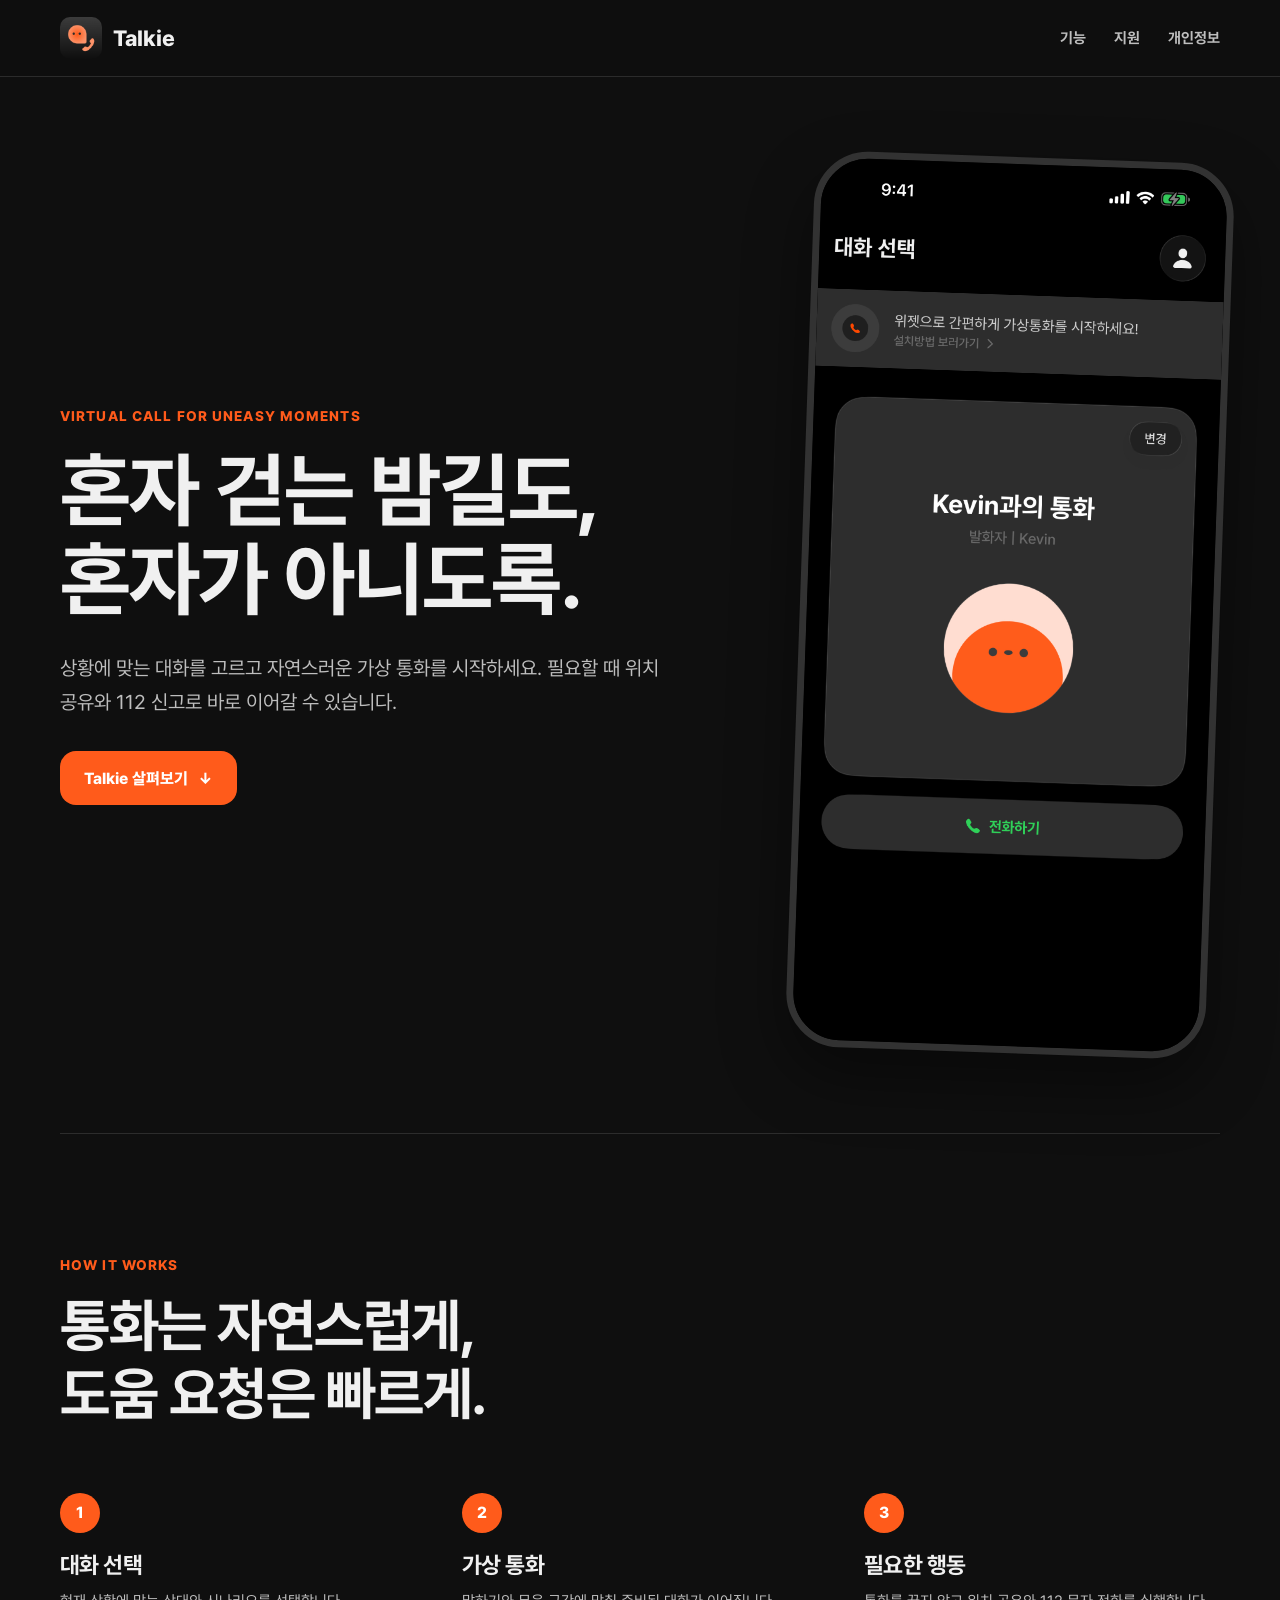
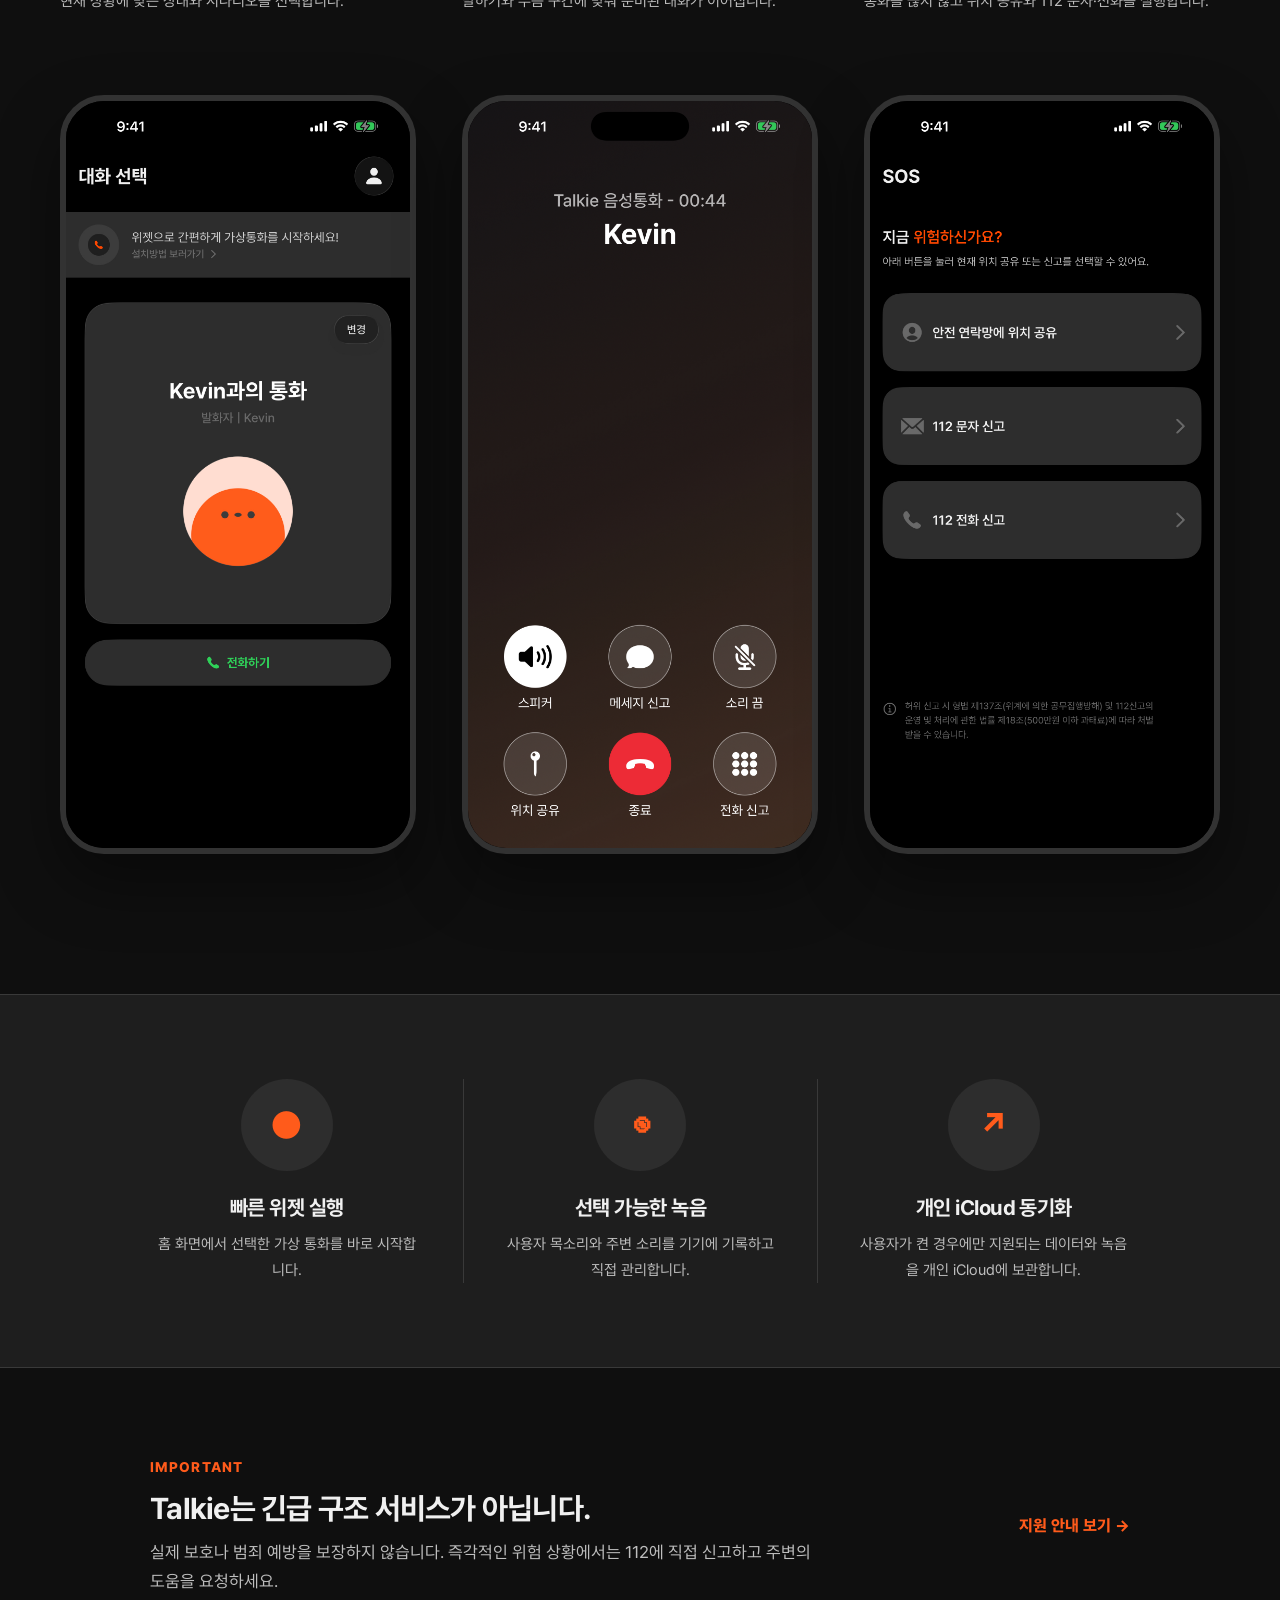
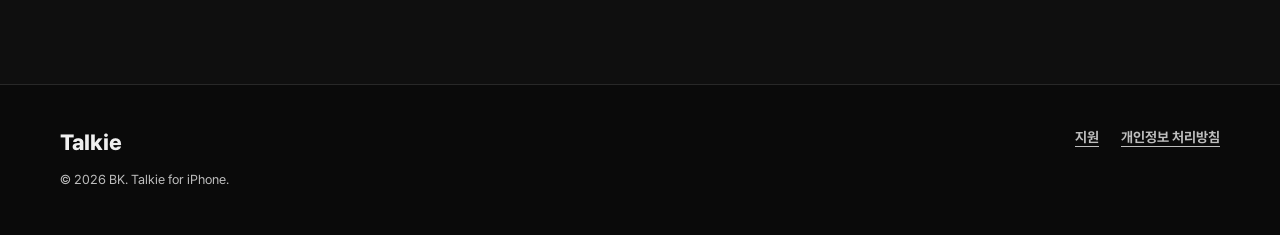
==== site/index.html @ b1af8e3c "chore: prepare Talkie App Store release" ====
<!doctype html>
<html lang="ko">
<head>
  <meta charset="utf-8">
  <meta name="viewport" content="width=device-width, initial-scale=1">
  <meta name="theme-color" content="#0f0f0f">
  <title>Talkie</title>
  <meta name="description" content="혼자 걷는 길이 불안할 때 자연스러운 가상 통화와 빠른 안전 행동을 제공하는 iPhone 앱 Talkie.">
  <link rel="icon" href="assets/app-icon.png">
  <link rel="stylesheet" href="styles.css">
</head>
<body>
  <header class="site-header">
    <div class="header-inner">
      <a class="brand" href="./" aria-label="Talkie 홈"><img src="assets/app-icon.png" alt="" width="42" height="42"><span>Talkie</span></a>
      <nav aria-label="주요 메뉴"><a href="#experience">기능</a><a href="support/">지원</a><a href="privacy/">개인정보</a></nav>
    </div>
  </header>

  <main>
    <section class="hero" aria-labelledby="hero-title">
      <div class="hero-copy">
        <p class="eyebrow">Virtual call for uneasy moments</p>
        <h1 id="hero-title">혼자 걷는 밤길도,<br>혼자가 아니도록.</h1>
        <p class="hero-description">상황에 맞는 대화를 고르고 자연스러운 가상 통화를 시작하세요. 필요할 때 위치 공유와 112 신고로 바로 이어갈 수 있습니다.</p>
        <a class="primary-button" href="#experience">Talkie 살펴보기 <span aria-hidden="true">↓</span></a>
      </div>
      <div class="hero-phone"><img src="assets/screenshot-phone-home.jpg" alt="Talkie 대화 선택 화면"></div>
    </section>

    <section class="experience" id="experience" aria-labelledby="experience-title">
      <div class="section-heading"><p class="eyebrow">HOW IT WORKS</p><h2 id="experience-title">통화는 자연스럽게,<br>도움 요청은 빠르게.</h2></div>
      <ol class="flow-grid">
        <li><div class="step-number">1</div><h3>대화 선택</h3><p>현재 상황에 맞는 상대와 시나리오를 선택합니다.</p><div class="phone-frame"><img src="assets/screenshot-phone-home.jpg" alt="가상 통화 시나리오 선택 화면"></div></li>
        <li><div class="step-number">2</div><h3>가상 통화</h3><p>말하기와 무음 구간에 맞춰 준비된 대화가 이어집니다.</p><div class="phone-frame"><img src="assets/screenshot-active-call.jpg" alt="Talkie 가상 통화 화면"></div></li>
        <li><div class="step-number">3</div><h3>필요한 행동</h3><p>통화를 끊지 않고 위치 공유와 112 문자·전화를 실행합니다.</p><div class="phone-frame"><img src="assets/screenshot-sos.jpg" alt="Talkie 위치 공유와 112 신고 화면"></div></li>
      </ol>
    </section>

    <section class="feature-band" aria-label="Talkie 주요 기능">
      <div class="feature-grid">
        <article><span class="feature-icon" aria-hidden="true">●</span><h2>빠른 위젯 실행</h2><p>홈 화면에서 선택한 가상 통화를 바로 시작합니다.</p></article>
        <article><span class="feature-icon" aria-hidden="true">◉</span><h2>선택 가능한 녹음</h2><p>사용자 목소리와 주변 소리를 기기에 기록하고 직접 관리합니다.</p></article>
        <article><span class="feature-icon" aria-hidden="true">↗</span><h2>개인 iCloud 동기화</h2><p>사용자가 켠 경우에만 지원되는 데이터와 녹음을 개인 iCloud에 보관합니다.</p></article>
      </div>
    </section>

    <section class="safety-note" aria-labelledby="safety-title">
      <div><p class="eyebrow">IMPORTANT</p><h2 id="safety-title">Talkie는 긴급 구조 서비스가 아닙니다.</h2><p>실제 보호나 범죄 예방을 보장하지 않습니다. 즉각적인 위험 상황에서는 112에 직접 신고하고 주변의 도움을 요청하세요.</p></div>
      <a class="text-link" href="support/">지원 안내 보기 <span aria-hidden="true">→</span></a>
    </section>
  </main>

  <footer class="site-footer"><div class="footer-inner"><a class="brand" href="./">Talkie</a><div class="footer-links"><a href="support/">지원</a><a href="privacy/">개인정보 처리방침</a></div><p>© 2026 BK. Talkie for iPhone.</p></div></footer>
</body>
</html>
---- site/styles.css ----
@font-face { font-family: "Pretendard"; src: url("assets/Pretendard-Regular.otf") format("opentype"); font-weight: 400; font-style: normal; font-display: swap; }
@font-face { font-family: "Pretendard"; src: url("assets/Pretendard-SemiBold.otf") format("opentype"); font-weight: 600; font-style: normal; font-display: swap; }
@font-face { font-family: "Pretendard"; src: url("assets/Pretendard-Bold.otf") format("opentype"); font-weight: 700; font-style: normal; font-display: swap; }
@font-face { font-family: "Pretendard"; src: url("assets/Pretendard-ExtraBold.otf") format("opentype"); font-weight: 800 900; font-style: normal; font-display: swap; }

:root {
  color-scheme: dark;
  --paper: #0f0f0f;
  --surface: #1e1e1e;
  --surface-raised: #2d2d2d;
  --ink: #f0f0f0;
  --muted: #bebebe;
  --quiet: #696969;
  --line: rgba(255, 255, 255, .12);
  --orange: #ff5b1b;
  --orange-soft: #ffba9f;
  --orange-dark: #c73217;
  --danger: #ed2b35;
  --content: 1160px;
  font-family: "Pretendard", -apple-system, BlinkMacSystemFont, "Apple SD Gothic Neo", "Noto Sans KR", sans-serif;
  background: var(--paper);
  color: var(--ink);
}

* { box-sizing: border-box; }
html { scroll-behavior: smooth; }
body { margin: 0; min-width: 320px; background: var(--paper); }
img { display: block; max-width: 100%; }
a { color: inherit; text-decoration-thickness: 1px; text-underline-offset: 4px; }
p { margin: 0; color: var(--muted); font-size: 17px; line-height: 1.7; }
h1, h2, h3 { margin: 0; letter-spacing: -.025em; }

.site-header { position: relative; z-index: 10; border-bottom: 1px solid var(--line); background: rgba(15, 15, 15, .94); backdrop-filter: blur(18px); }
.header-inner { width: min(var(--content), calc(100% - 48px)); min-height: 76px; margin: 0 auto; display: flex; align-items: center; justify-content: space-between; gap: 30px; }
.brand { display: inline-flex; align-items: center; gap: 11px; font-size: 22px; font-weight: 800; text-decoration: none; }
.brand img { border-radius: 10px; }
nav { display: flex; gap: 28px; }
nav a { color: var(--muted); font-size: 15px; font-weight: 700; text-decoration: none; }
nav a:hover, nav a[aria-current="page"] { color: var(--orange); }

.hero { width: min(var(--content), calc(100% - 48px)); min-height: 760px; margin: 0 auto; display: grid; grid-template-columns: minmax(0, 1fr) minmax(350px, 480px); align-items: center; gap: 80px; padding: 80px 0; }
.hero-copy { max-width: 650px; }
.eyebrow { color: var(--orange); font-size: 14px; font-weight: 850; letter-spacing: .08em; text-transform: uppercase; }
.hero h1 { margin-top: 18px; font-size: clamp(50px, 6.4vw, 82px); line-height: 1.08; }
.hero-description { max-width: 620px; margin-top: 28px; font-size: 20px; }
.primary-button { display: inline-flex; min-height: 54px; align-items: center; justify-content: center; gap: 10px; margin-top: 32px; padding: 0 24px; border-radius: 16px; background: var(--orange); color: white; font-weight: 800; text-decoration: none; }
.primary-button:hover { background: var(--orange-dark); }
.primary-button:focus-visible, a:focus-visible, summary:focus-visible { outline: 2px solid var(--orange-soft); outline-offset: 4px; }
.hero-phone, .phone-frame { overflow: hidden; border: 7px solid #323232; border-radius: 54px; background: #000; box-shadow: 0 28px 65px rgba(0, 0, 0, .42); }
.hero-phone { width: min(420px, 100%); justify-self: end; transform: rotate(2deg); }

.experience { width: min(var(--content), calc(100% - 48px)); margin: 0 auto; padding: 120px 0 140px; border-top: 1px solid var(--line); }
.section-heading { max-width: 780px; margin-bottom: 64px; }
.section-heading h2 { margin-top: 14px; font-size: clamp(38px, 5vw, 58px); line-height: 1.18; }
.flow-grid { margin: 0; padding: 0; display: grid; grid-template-columns: repeat(3, minmax(0, 1fr)); gap: 46px; list-style: none; }
.step-number { display: grid; width: 40px; height: 40px; place-items: center; border-radius: 50%; background: var(--orange); color: white; font-weight: 850; }
.flow-grid h3 { margin-top: 18px; font-size: 23px; }
.flow-grid li > p { min-height: 86px; margin-top: 10px; font-size: 15px; }
.phone-frame { margin-top: 20px; border-width: 6px; border-radius: 44px; }

.feature-band { border-top: 1px solid var(--line); border-bottom: 1px solid var(--line); background: var(--surface); }
.feature-grid { width: min(1060px, calc(100% - 48px)); margin: 0 auto; display: grid; grid-template-columns: repeat(3, 1fr); padding: 84px 0; }
.feature-grid article { padding: 0 42px; text-align: center; }
.feature-grid article + article { border-left: 1px solid var(--line); }
.feature-icon { display: grid; width: 92px; height: 92px; margin: 0 auto 24px; place-items: center; border-radius: 50%; background: var(--surface-raised); color: var(--orange); font-size: 34px; font-weight: 850; }
.feature-grid h2 { font-size: 21px; }
.feature-grid p { margin-top: 12px; font-size: 15px; }

.safety-note { width: min(980px, calc(100% - 48px)); margin: 0 auto; padding: 88px 0; display: flex; align-items: center; justify-content: space-between; gap: 56px; }
.safety-note h2 { margin-top: 10px; font-size: 30px; }
.safety-note p:not(.eyebrow) { max-width: 670px; margin-top: 12px; }
.text-link { flex: 0 0 auto; color: var(--orange); font-weight: 800; text-decoration: none; }
.text-link:hover { text-decoration: underline; }

.site-footer { border-top: 1px solid var(--line); background: #0a0a0a; }
.footer-inner { width: min(var(--content), calc(100% - 48px)); min-height: 150px; margin: 0 auto; display: grid; grid-template-columns: 1fr auto; align-content: center; gap: 14px 36px; }
.footer-links { display: flex; gap: 22px; }
.footer-links a { color: var(--muted); font-size: 14px; font-weight: 700; }
.footer-inner > p { grid-column: 1 / -1; font-size: 13px; }
.site-footer.compact .footer-inner { min-height: 120px; grid-template-columns: auto 1fr auto; align-items: center; }
.site-footer.compact .footer-links { justify-content: center; }
.site-footer.compact p { grid-column: auto; }

.document-main, .legal-main { width: min(1080px, calc(100% - 48px)); margin: 0 auto; }
.document-hero { min-height: 430px; display: grid; grid-template-columns: 1fr 330px; align-items: center; gap: 50px; border-bottom: 1px solid var(--line); }
.document-hero h1, .legal-header h1 { margin-top: 12px; font-size: clamp(48px, 6vw, 68px); line-height: 1.08; }
.document-hero p:not(.eyebrow) { margin-top: 20px; font-size: 20px; }
.document-hero img { width: 270px; justify-self: end; }
.support-contact { display: flex; align-items: center; justify-content: space-between; gap: 48px; padding: 66px 0; border-bottom: 1px solid var(--line); }
.support-contact h2, .faq > h2 { font-size: 28px; }
.support-contact p { max-width: 660px; margin-top: 10px; }
.support-contact .primary-button { flex: 0 0 auto; margin-top: 0; }
.faq { padding: 72px 0 112px; }
.faq > h2 { margin-bottom: 26px; }
.faq details { border-top: 1px solid var(--line); }
.faq details:last-child { border-bottom: 1px solid var(--line); }
.faq summary { position: relative; padding: 24px 44px 24px 0; cursor: pointer; font-size: 18px; font-weight: 800; list-style: none; }
.faq summary::-webkit-details-marker { display: none; }
.faq summary::after { content: "+"; position: absolute; right: 6px; top: 20px; color: var(--orange); font-size: 26px; font-weight: 500; }
.faq details[open] summary::after { content: "−"; }
.faq details p { max-width: 820px; padding: 0 44px 26px 0; }

.legal-header { padding: 92px 0 60px; border-bottom: 1px solid var(--line); }
.legal-header > p:first-child { color: var(--orange); font-size: 14px; font-weight: 800; }
.legal-header .lede { max-width: 820px; margin-top: 26px; font-size: 20px; }
.legal-layout { display: grid; grid-template-columns: 220px minmax(0, 740px); gap: 80px; padding: 70px 0 120px; }
.legal-layout aside { position: sticky; top: 28px; align-self: start; display: flex; flex-direction: column; gap: 14px; }
.legal-layout aside a { color: var(--muted); font-size: 14px; font-weight: 700; text-decoration: none; }
.legal-layout aside a:hover { color: var(--orange); }
.legal-copy section { scroll-margin-top: 28px; }
.legal-copy section + section { margin-top: 52px; }
.legal-copy h2 { margin-bottom: 14px; font-size: 24px; }
.legal-copy a { color: var(--orange); }

@media (max-width: 860px) {
  .header-inner { width: min(100% - 34px, 680px); min-height: 68px; }
  nav { gap: 18px; }
  .hero { width: min(100% - 36px, 660px); min-height: auto; grid-template-columns: 1fr; gap: 58px; padding: 84px 0 100px; text-align: center; }
  .hero-copy { margin: 0 auto; }
  .hero-description { margin-left: auto; margin-right: auto; }
  .hero-phone { width: min(390px, 78vw); justify-self: center; transform: none; }
  .experience { width: min(100% - 36px, 560px); padding: 96px 0; }
  .section-heading { text-align: center; }
  .flow-grid { grid-template-columns: 1fr; gap: 80px; }
  .flow-grid li { max-width: 390px; margin: 0 auto; }
  .flow-grid li > p { min-height: 0; }
  .feature-grid { width: min(100% - 36px, 560px); grid-template-columns: 1fr; padding: 28px 0; }
  .feature-grid article { padding: 46px 0; }
  .feature-grid article + article { border-top: 1px solid var(--line); border-left: 0; }
  .safety-note { width: min(100% - 36px, 620px); align-items: flex-start; flex-direction: column; padding: 68px 0; }
  .document-main, .legal-main { width: min(100% - 36px, 640px); }
  .document-hero { min-height: 430px; grid-template-columns: 1fr 190px; gap: 20px; }
  .document-hero img { width: 190px; }
  .support-contact { align-items: flex-start; flex-direction: column; }
  .legal-layout { grid-template-columns: 1fr; gap: 40px; }
  .legal-layout aside { position: static; display: grid; grid-template-columns: repeat(2, minmax(0, 1fr)); padding-bottom: 30px; border-bottom: 1px solid var(--line); }
  .footer-inner, .site-footer.compact .footer-inner { width: min(100% - 36px, 620px); min-height: auto; grid-template-columns: 1fr; padding: 42px 0; }
  .site-footer.compact .footer-links { justify-content: flex-start; }
  .footer-inner > p, .site-footer.compact p { grid-column: 1; }
}

@media (max-width: 520px) {
  p { font-size: 16px; }
  .brand { font-size: 20px; }
  nav a:first-child { display: none; }
  .hero h1 { font-size: 46px; }
  .hero-description { font-size: 17px; }
  .hero-phone, .phone-frame { border-width: 5px; border-radius: 38px; }
  .section-heading h2 { font-size: 36px; }
  .document-hero { min-height: 520px; grid-template-columns: 1fr; padding: 64px 0 0; overflow: hidden; text-align: center; }
  .document-hero img { width: 230px; justify-self: center; margin-bottom: -30px; }
  .support-contact .primary-button { width: 100%; }
  .legal-header { padding-top: 64px; }
  .legal-layout { padding-top: 42px; }
}

@media (prefers-reduced-motion: reduce) { html { scroll-behavior: auto; } }
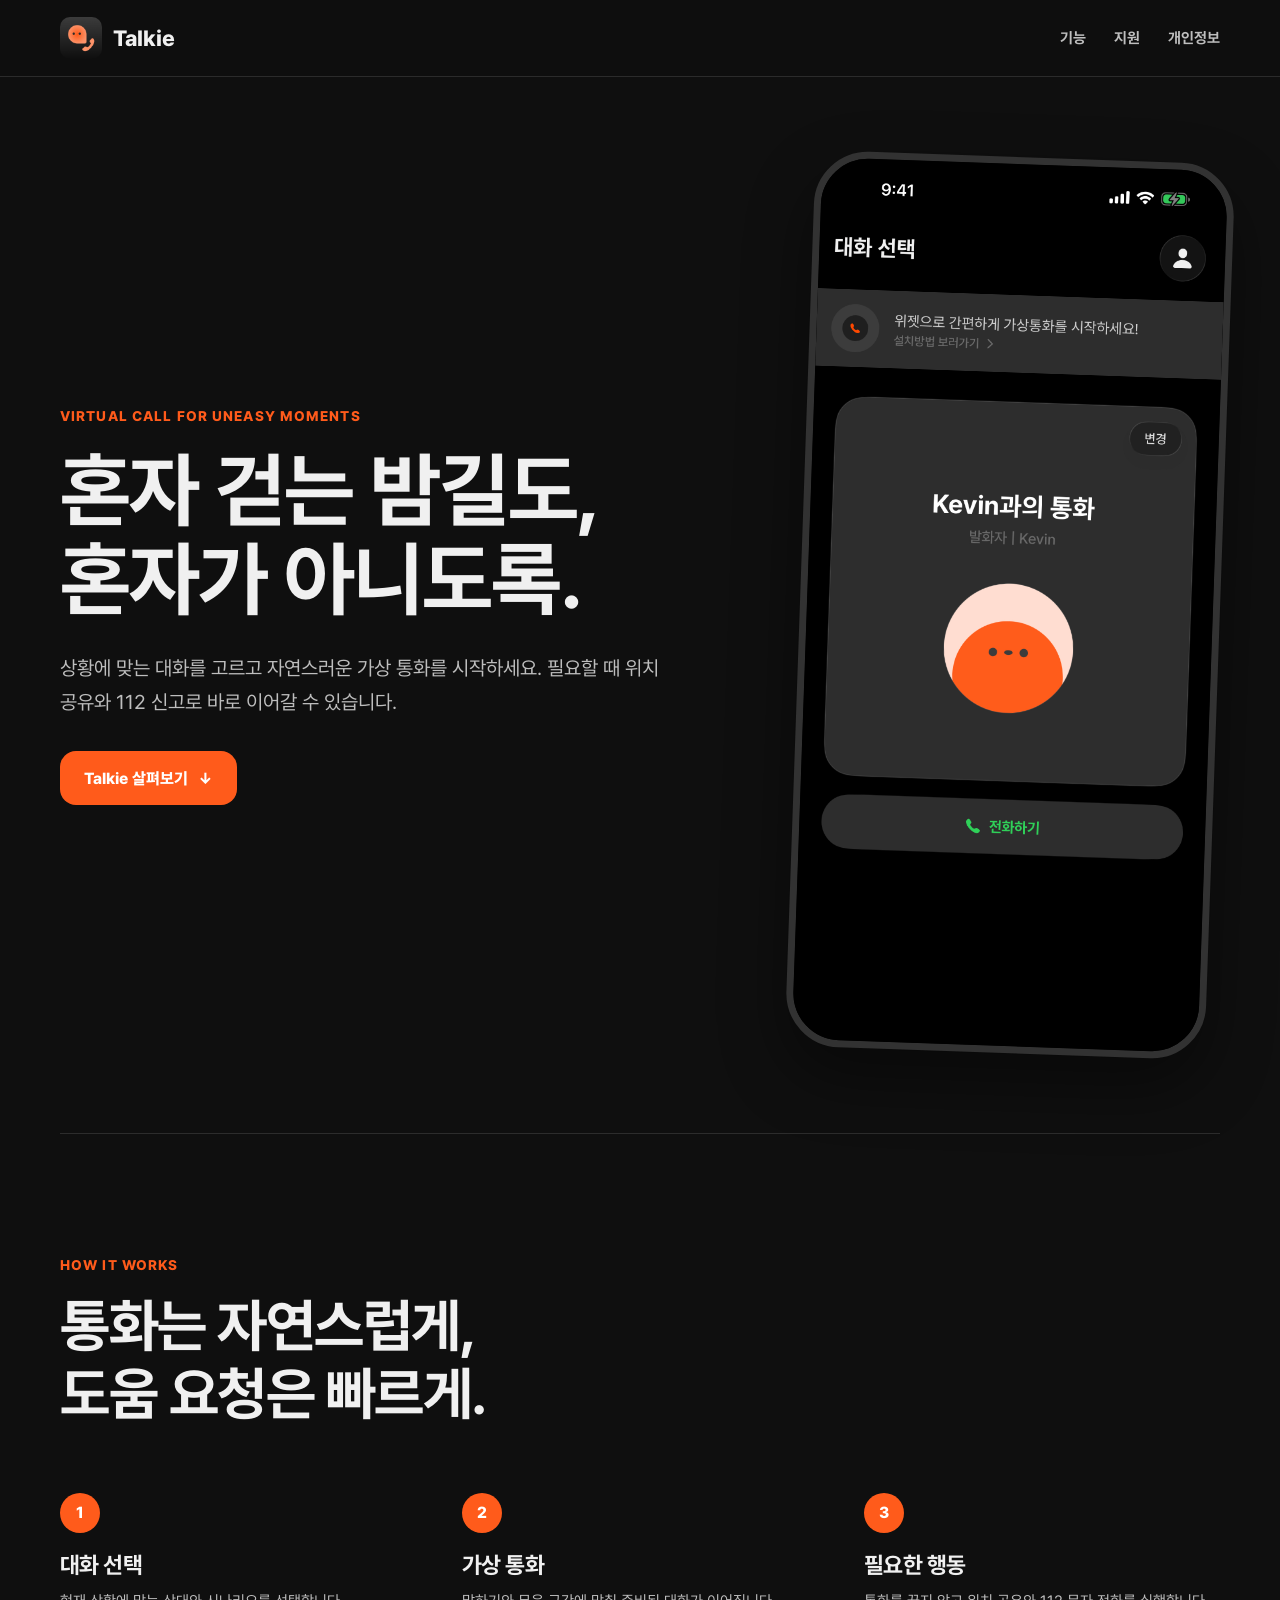
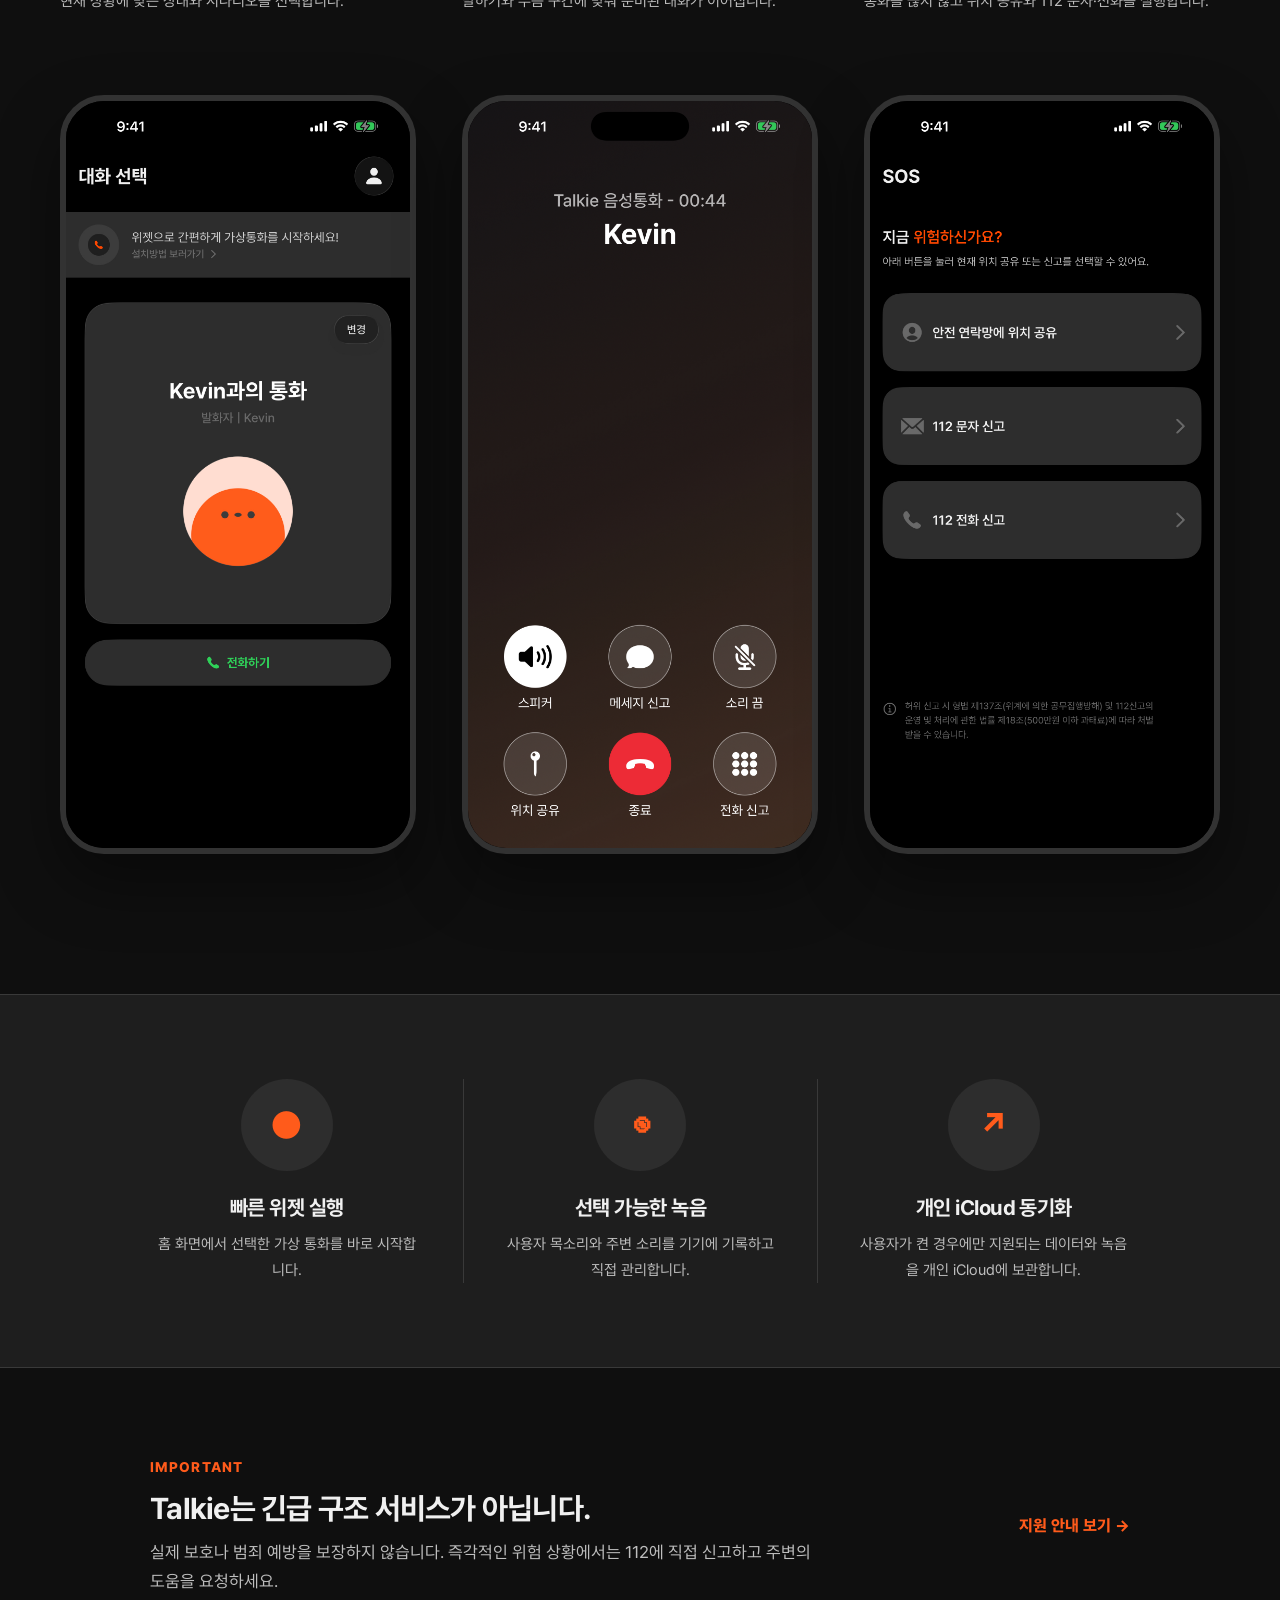
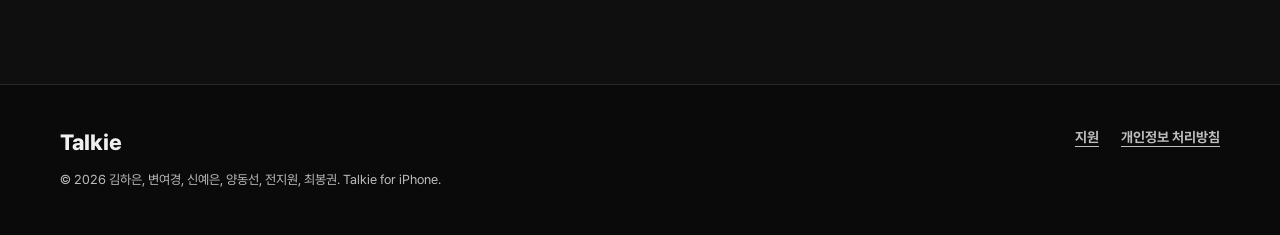
==== commit 14ae978d: "docs: credit Talkie team" ====
--- a/site/index.html
+++ b/site/index.html
@@ -51,6 +51,6 @@
     </section>
   </main>
 
-  <footer class="site-footer"><div class="footer-inner"><a class="brand" href="./">Talkie</a><div class="footer-links"><a href="support/">지원</a><a href="privacy/">개인정보 처리방침</a></div><p>© 2026 BK. Talkie for iPhone.</p></div></footer>
+  <footer class="site-footer"><div class="footer-inner"><a class="brand" href="./">Talkie</a><div class="footer-links"><a href="support/">지원</a><a href="privacy/">개인정보 처리방침</a></div><p>© 2026 김하은, 변여경, 신예은, 양동선, 전지원, 최봉권. Talkie for iPhone.</p></div></footer>
 </body>
 </html>
--- a/site/styles.css
+++ b/site/styles.css
@@ -90,6 +90,9 @@
 .support-contact h2, .faq > h2 { font-size: 28px; }
 .support-contact p { max-width: 660px; margin-top: 10px; }
 .support-contact .primary-button { flex: 0 0 auto; margin-top: 0; }
+.team-credit { padding: 66px 0; border-bottom: 1px solid var(--line); }
+.team-credit h2 { margin-top: 10px; font-size: 28px; }
+.team-credit p:last-child { margin-top: 12px; color: var(--ink); font-weight: 600; word-break: keep-all; }
 .faq { padding: 72px 0 112px; }
 .faq > h2 { margin-bottom: 26px; }
 .faq details { border-top: 1px solid var(--line); }
